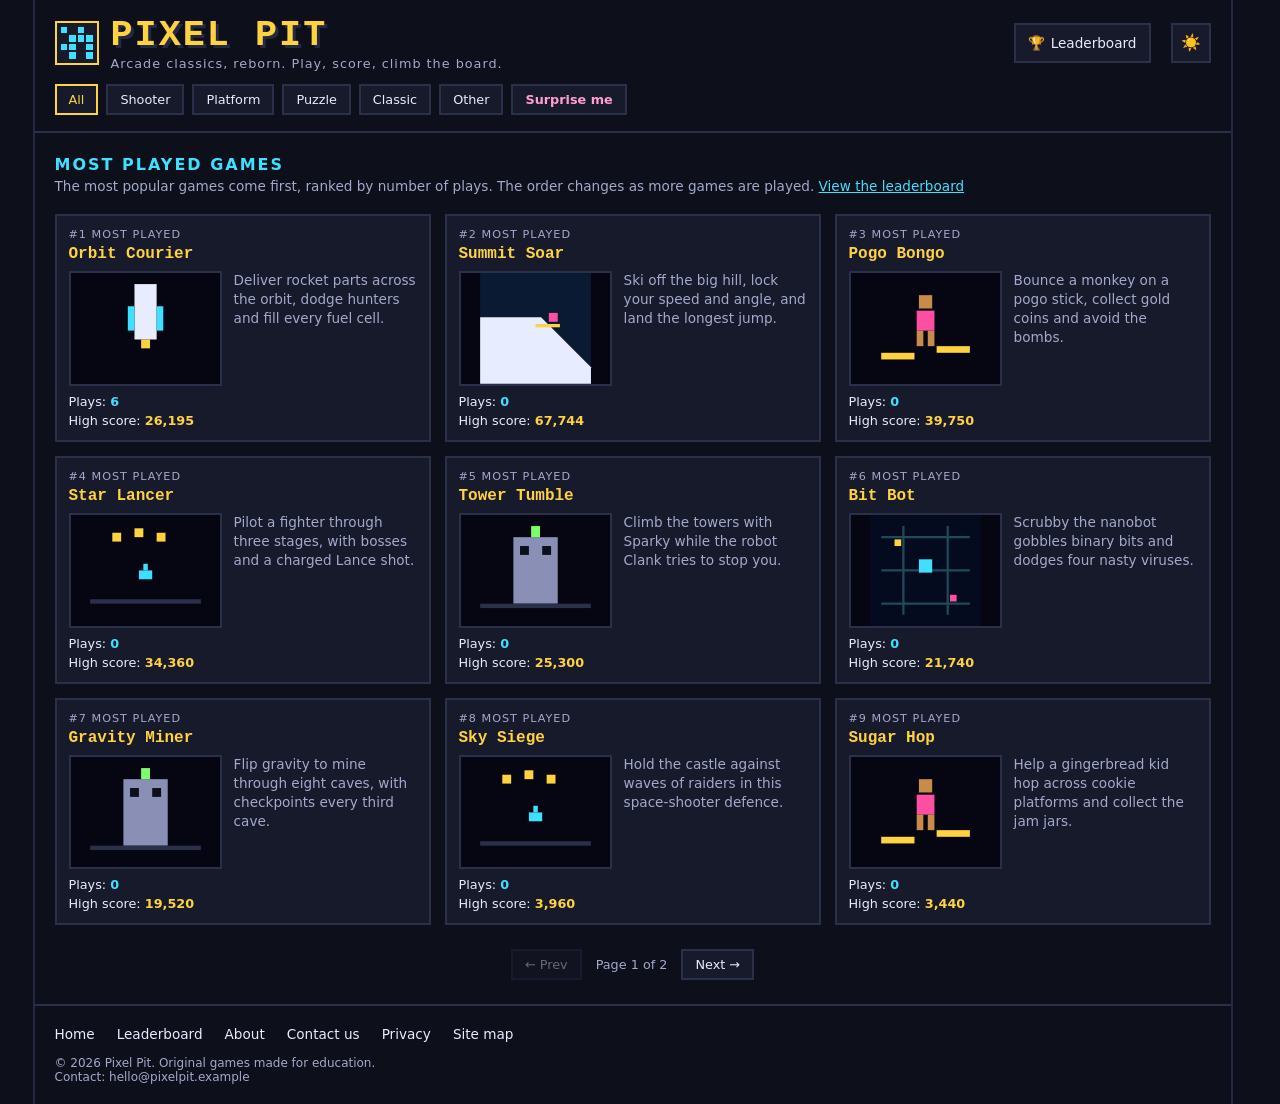
==== index.html @ 53b4f5aa "Split Pixel Pit into separate pages with shared CSS and JS" ====
<!doctype html>
<html lang="en">
<head>
<meta charset="UTF-8">
<meta name="viewport" content="width=device-width, initial-scale=1, viewport-fit=cover">
<title>Pixel Pit | Free Retro Arcade Games Online</title>
<meta name="description" content="Play free retro arcade games in your browser: space shooters, platform adventures and classic puzzles. Compete for the top 5 high scores on any device.">
<meta name="robots" content="index, follow">
<meta name="theme-color" content="#0d0f1a">
<meta property="og:type" content="website">
<meta property="og:site_name" content="Pixel Pit">
<meta property="og:title" content="Pixel Pit | Free Retro Arcade Games Online">
<meta property="og:description" content="Free retro arcade games with live play counts and shared high scores.">
<meta name="twitter:card" content="summary">
<meta name="twitter:title" content="Pixel Pit | Free Retro Arcade Games Online">
<meta name="twitter:description" content="Free retro arcade games with live play counts and shared high scores.">
<script type="application/ld+json">
{"@context": "https://schema.org", "@type": "WebSite", "name": "Pixel Pit", "description": "Free retro arcade games with play counts and shared high scores.", "inLanguage": "en"}
</script>
<link rel="stylesheet" href="css/site.css">
</head>
<body data-route="home">
<div class="frame">

  <header id="siteHeader">
    <div class="brand">
      <a class="logo-link" href="index.html" aria-label="Pixel Pit home"><div class="logo" aria-hidden="true" id="logo"></div></a>
      <div>
        <h1 class="site-title"><a class="title-link" href="index.html">PIXEL PIT</a></h1>
        <div class="tagline">Arcade classics, reborn. Play, score, climb the board.</div>
      </div>
      <a class="lb-nav" href="leaderboard.html" aria-label="Leaderboard"><span class="lb-ico" aria-hidden="true">🏆</span><span class="lb-txt">Leaderboard</span></a>
      <button class="theme-toggle" id="themeToggle" aria-label="Switch to light mode">☀️</button>
    </div>
    <nav class="menu-slot" id="chips" aria-label="Game categories"></nav>
  </header>

  <section class="intro home-view">
    <h2 id="introTitle">Most played games</h2>
    <p>The most popular games come first, ranked by number of plays. The order changes as more games are played. <a href="leaderboard.html">View the leaderboard</a></p>
  </section>

  <main class="grid home-view" id="grid"></main>
  <div class="pager home-view" id="pager"></div>

  <!-- Ad slot below the games (hidden until ads are switched on) -->
  <div class="ad-below home-view" aria-label="Advertisement"></div>

  <footer>
    <nav class="links" aria-label="Footer navigation">
      <a href="index.html">Home</a>
      <a href="leaderboard.html">Leaderboard</a>
      <a href="about.html">About</a>
      <a href="contact.html">Contact us</a>
      <a href="privacy.html">Privacy</a>
      <a href="sitemap.html">Site map</a>
    </nav>
    <p class="fine">© 2026 Pixel Pit. Original games made for education. <br>Contact: hello@pixelpit.example</p>
  </footer>

</div>
<script src="js/site.js"></script>
</body>
</html>
---- css/site.css ----
:root {
    --bg: #0d0f1a;
    --panel: #171a2b;
    --line: #2a2f4a;
    --text: #e8ecff;
    --dim: #a3a9cc;
    --yellow: #ffd23f;
    --cyan: #3fe0ff;
    --pink: #ff4fa3;
    --edge: #242943;
  }
  * { box-sizing: border-box; margin: 0; padding: 0; }
  /* Always reserve the scrollbar space so every page is exactly the same width, whether or not it is long enough to scroll */
  html { scrollbar-gutter: stable; }
  html, body { background: var(--bg); color: var(--text); font-family: system-ui, -apple-system, "Segoe UI", Roboto, sans-serif; }
  body { min-height: 100vh; display: flex; flex-direction: column; }

  /* Page frame: side borders on tablet/desktop only */
  .frame { flex: 1; width: 100%; max-width: 1200px; margin: 0 auto; display: flex; flex-direction: column;
           border-left: 2px solid var(--edge); border-right: 2px solid var(--edge);
           padding-left: env(safe-area-inset-left, 0px); padding-right: env(safe-area-inset-right, 0px); }

  /* Header: static on desktop, hides on scroll-down on mobile */
  header { position: sticky; top: 0; z-index: 10; background: var(--bg); border-bottom: 2px solid var(--line);
           padding: calc(14px + env(safe-area-inset-top, 0px)) 20px 14px; transition: transform .4s ease; }
  .brand { display: flex; align-items: center; gap: 12px; }
  .logo { width: 44px; height: 44px; display: grid; grid-template-columns: repeat(4, 1fr); gap: 2px; padding: 4px;
          background: var(--panel); border: 2px solid var(--yellow); flex-shrink: 0; }
  .logo i { display: block; }
  .logo-link { display: block; flex-shrink: 0; line-height: 0; }
  .title-link { color: inherit; text-decoration: none; }
  .logo-link:focus-visible, .title-link:focus-visible { outline: 2px solid var(--cyan); outline-offset: 2px; }
  .site-title { font-family: "Courier New", monospace; font-size: clamp(1.5rem, 4.5vw, 2.3rem); letter-spacing: 2px; color: var(--yellow); text-shadow: 3px 3px 0 var(--edge); }
  .tagline { font-size: .8rem; color: var(--dim); letter-spacing: 1px; }
  .menu-slot { min-height: 36px; margin-top: 10px; }   /* reserved for future category menu */
  header.hidden { transform: translateY(-100%); }

  /* Category chips: scroll sideways on small screens */
    .menu-slot { display: flex; gap: 8px; align-items: center; }
  .chip { flex-shrink: 0; font: inherit; font-size: .8rem; padding: 6px 12px; background: var(--panel); color: var(--text); border: 2px solid var(--line); cursor: pointer; }
  .chip.on { border-color: var(--yellow); color: var(--yellow); }
  /* "All" stays pinned at the left while the other chips scroll sideways */
  /* Only the other categories scroll sideways; "All" sits outside the scrolling row, so nothing hides behind it */
  .chip-scroll { display: flex; gap: 8px; align-items: center; overflow-x: auto; scrollbar-width: none; flex: 1; min-width: 0; }
.chip.on { border-color: var(--yellow); color: var(--yellow); }
  .chip.surprise { color: #ff9fd0; font-weight: 600; }
  .chip.surprise.used { border-color: var(--pink); }
  [data-theme="light"] .chip.surprise { color: #07657d; font-weight: 700; }
  [data-theme="light"] .chip.surprise.used { border-color: #0a7d99; }
  .card.pick { border-color: var(--pink); box-shadow: 0 0 0 3px var(--pink); }
  [data-theme="light"] .card.pick { border-color: #0a7d99; box-shadow: 0 0 0 3px #0a7d99; }
  .empty { padding: 30px 0; color: var(--dim); }
  /* Pager under the grid */
  .pager { display: flex; justify-content: center; align-items: center; gap: 14px; padding: 0 20px 24px; }
  .pager .chip:disabled { opacity: .4; cursor: default; }
  .pg-info { font-size: .8rem; color: var(--dim); }
  /* Category chips only make sense on the games view */
  body:not([data-route="home"]) .menu-slot { display: none; }

  /* Light/dark toggle button, sits at the right of the title row */
  .theme-toggle { margin-left: auto; flex-shrink: 0; width: 40px; height: 40px; cursor: pointer; font-size: 1rem; background: var(--panel); color: var(--text); border: 2px solid var(--line); }
  /* Leaderboard link in the header: icon + word on tablet/desktop, icon only on phones */
  .lb-nav { margin-left: auto; flex-shrink: 0; display: flex; align-items: center; justify-content: center; gap: 6px; height: 40px; padding: 0 12px; background: var(--panel); color: var(--text); border: 2px solid var(--line); text-decoration: none; font-size: .85rem; }
  .lb-nav + .theme-toggle { margin-left: 8px; }
  .lb-nav:hover, .lb-nav:focus-visible { border-color: var(--cyan); outline: none; }
  body[data-route="leaderboard"] .lb-nav { border-color: var(--yellow); }
  @media (max-width: 719px) {
    .brand { gap: 8px; }
    .brand > div:not(.logo) { min-width: 0; }
    .lb-nav { width: 40px; padding: 0; }
    .lb-txt { display: none; }
    .tagline { font-size: .72rem; letter-spacing: .5px; }
  }
  @media (max-width: 380px) {
    .site-title { font-size: 1.25rem; letter-spacing: 1px; text-shadow: 2px 2px 0 var(--edge); }
    .logo { width: 38px; height: 38px; }
  }

  /* Light theme: same layout, colours swapped */
  [data-theme="light"] {
    --bg: #f4f1ea; --panel: #ffffff; --line: #d8d2c4; --edge: #e4dfd2;
    --text: #1d2033; --dim: #5a6080; --yellow: #8a6500; --cyan: #0a7d99; --pink: #c2185b;
  }

  /* Ad slots: space is reserved but hidden until ADS_ON is set to true in the script */
  .ad-slot, .ad-below { display: none; min-height: 100px; }
  @media (min-width: 720px) { .ad-slot, .ad-below { min-height: 90px; } }
  body.ads-on .ad-slot, body.ads-on .ad-below { display: flex; align-items: center; justify-content: center; }
  .ad-slot { grid-column: 1 / -1; }
  .ad-below { margin: 0 20px 24px; }

  /* Information pages: shown when the address hash matches, e.g. #about */
  .page { display: none; padding: 26px 20px 30px; }
  .page h2 { font-family: "Courier New", monospace; font-size: 1.3rem; color: var(--yellow); margin-bottom: 12px; }
  .page h3 { font-size: 1rem; color: var(--cyan); margin: 20px 0 6px; }
  .page p, .page li { font-size: .95rem; line-height: 1.6; margin-bottom: 10px; }
  .page ul { padding-left: 20px; }
  .page a { color: var(--cyan); }
  /* Site map: links in the page text colour with a matching underline, so they stand apart from the teal headings */
  #sitemap a { color: var(--text); text-decoration: underline; text-decoration-color: currentColor; text-decoration-thickness: 1px; text-underline-offset: 4px; }
  #sitemap a:hover, #sitemap a:focus-visible { color: var(--cyan); }
  #sitemap li { margin-bottom: 8px; }
  #sitemap a.back { color: var(--cyan); text-decoration: none; }

  /* Contact form */
  .cform { --err: #ff8a80; max-width: 520px; margin: 14px 0 18px; }
  [data-theme="light"] .cform { --err: #b3261e; }
  .field { margin-bottom: 14px; }
  .field label { display: block; font-size: .85rem; color: var(--dim); margin-bottom: 4px; }
  .field input, .field select, .field textarea { width: 100%; font: inherit; font-size: 16px; padding: 10px 12px; background: var(--panel); color: var(--text); border: 2px solid var(--line); border-radius: 0; }
  .field textarea { resize: vertical; min-height: 120px; }
  .field input:focus-visible, .field select:focus-visible, .field textarea:focus-visible { outline: 2px solid var(--cyan); outline-offset: 1px; }
  .field.bad input, .field.bad textarea { border-color: var(--err); }
  .err { color: var(--err); font-size: .8rem; }
  .cf-meta { display: flex; justify-content: space-between; gap: 10px; font-size: .75rem; color: var(--dim); margin-top: 4px; }
  .hp { position: absolute; left: -9999px; width: 1px; height: 1px; overflow: hidden; }
  .btn { font: inherit; font-weight: 600; padding: 12px 22px; background: var(--yellow); color: #0d0f1a; border: 0; cursor: pointer; }
  [data-theme="light"] .btn { color: #fff; }
  .btn:hover { filter: brightness(1.1); }
  .page .cf-status { margin-top: 12px; font-size: .9rem; }
  .page .cf-note { font-size: .8rem; color: var(--dim); }

  /* Leaderboard table */
  .table-wrap { overflow-x: auto; margin: 10px 0 14px; }
  .lb { width: 100%; border-collapse: collapse; font-size: .9rem; }
  .lb th, .lb td { text-align: left; padding: 10px 8px; border-bottom: 2px solid var(--line); white-space: nowrap; }
  .lb th { font-size: .72rem; color: var(--dim); text-transform: uppercase; letter-spacing: 1px; }
  .lb .num { text-align: right; font-variant-numeric: tabular-nums; }
  .lb td.rank { color: var(--dim); }
  .lb td.score { color: var(--yellow); font-weight: 600; }
  .lb th:last-child, .lb td:last-child { padding-left: 28px; }
  .lb a { color: var(--text); text-decoration: none; }
  .lb a:hover { color: var(--cyan); text-decoration: underline; }
  .sr-only { position: absolute; width: 1px; height: 1px; overflow: hidden; clip: rect(0 0 0 0); white-space: nowrap; }
  .page .lb-note { font-size: .8rem; color: var(--dim); }
  .lb-tog { font: inherit; font-size: .8rem; background: none; border: 0; color: var(--cyan); cursor: pointer; padding: 2px 8px 2px 0; }
  .lb .lb-detail td { white-space: normal; background: var(--panel); }
  .top5 { margin: 0; padding-left: 22px; }
  .top5 li { font-size: .85rem; margin: 0 0 4px; line-height: 1.4; }
  .top5 b { color: var(--yellow); }
  .intro a { color: var(--cyan); }
  @media (max-width: 480px) {
    .lb { font-size: .85rem; }
    .lb th, .lb td { padding: 10px 5px; }
    .lb th { letter-spacing: .5px; }
    .lb th:last-child, .lb td:last-child { padding-left: 20px; }
  }
  @media (max-width: 380px) {
    .lb { font-size: .78rem; }
    .lb th, .lb td { padding: 9px 3px; }
    .lb th { font-size: .62rem; letter-spacing: 0; }
    .lb th:last-child, .lb td:last-child { padding-left: 11px; }
  }
  .back { display: inline-block; margin-bottom: 14px; color: var(--cyan); text-decoration: none; }
  body[data-route="about"] #about, body[data-route="privacy"] #privacy,
  body[data-route="contact"] #contact, body[data-route="sitemap"] #sitemap, body[data-route="leaderboard"] #leaderboard { display: block; }
  body:not([data-route="home"]) .home-view { display: none; }

  /* Each card has a real link covering it, so the browser opens the game directly */
  .card-link { position: absolute; inset: 0; z-index: 1; }
  .card-link:focus-visible { outline: 2px solid var(--cyan); }

  /* Section heading */
  .intro { padding: 22px 20px 6px; }
  .intro h2 { font-size: 1rem; color: var(--cyan); text-transform: uppercase; letter-spacing: 2px; }
  .intro p { font-size: .85rem; color: var(--dim); margin-top: 4px; }

  /* 6 thumbnails per screen */
  .grid { display: grid; grid-template-columns: 1fr; gap: 14px; padding: 14px 20px 24px; }
  @media (min-width: 720px) { .grid { grid-template-columns: 1fr 1fr; } }
  @media (min-width: 1024px) { .grid { grid-template-columns: 1fr 1fr 1fr; } }

  .card { position: relative; background: var(--panel); border: 2px solid var(--line); padding: 12px; cursor: pointer; transition: border-color .2s, transform .2s; }
  .card:hover, .card:focus-visible { border-color: var(--cyan); transform: translateY(-2px); outline: none; }
  .card h3 { font-family: "Courier New", monospace; font-size: 1rem; color: var(--yellow); margin-bottom: 8px; }
  .row { display: flex; gap: 12px; align-items: flex-start; }
  .thumb { width: 44%; flex-shrink: 0; aspect-ratio: 4 / 3; background: #050611; border: 2px solid var(--line); overflow: hidden; }
  .thumb svg { width: 100%; height: 100%; display: block; }
  .desc { font-size: .85rem; line-height: 1.4; color: var(--dim); }
  .stats { margin-top: 8px; font-size: .8rem; display: flex; flex-direction: column; gap: 4px; }
  .stats b { color: var(--cyan); font-weight: 600; }
  .stats .hi b { color: var(--yellow); }
  .rank { font-size: .7rem; color: var(--dim); letter-spacing: 1px; margin-bottom: 4px; }

  /* Footer: scrolls with the page */
  footer { border-top: 2px solid var(--line); padding: 20px 20px calc(20px + env(safe-area-inset-bottom, 0px)); font-size: .85rem; color: var(--dim); background: var(--bg); }
  .links { display: flex; flex-wrap: wrap; gap: 14px 22px; margin-bottom: 14px; }
  .links a { color: var(--text); text-decoration: none; }
  .links a:hover { color: var(--cyan); }
  .fine { font-size: .75rem; }

  /* Mobile: no side borders */
  @media (max-width: 719px) { .frame { border-left: none; border-right: none; } }
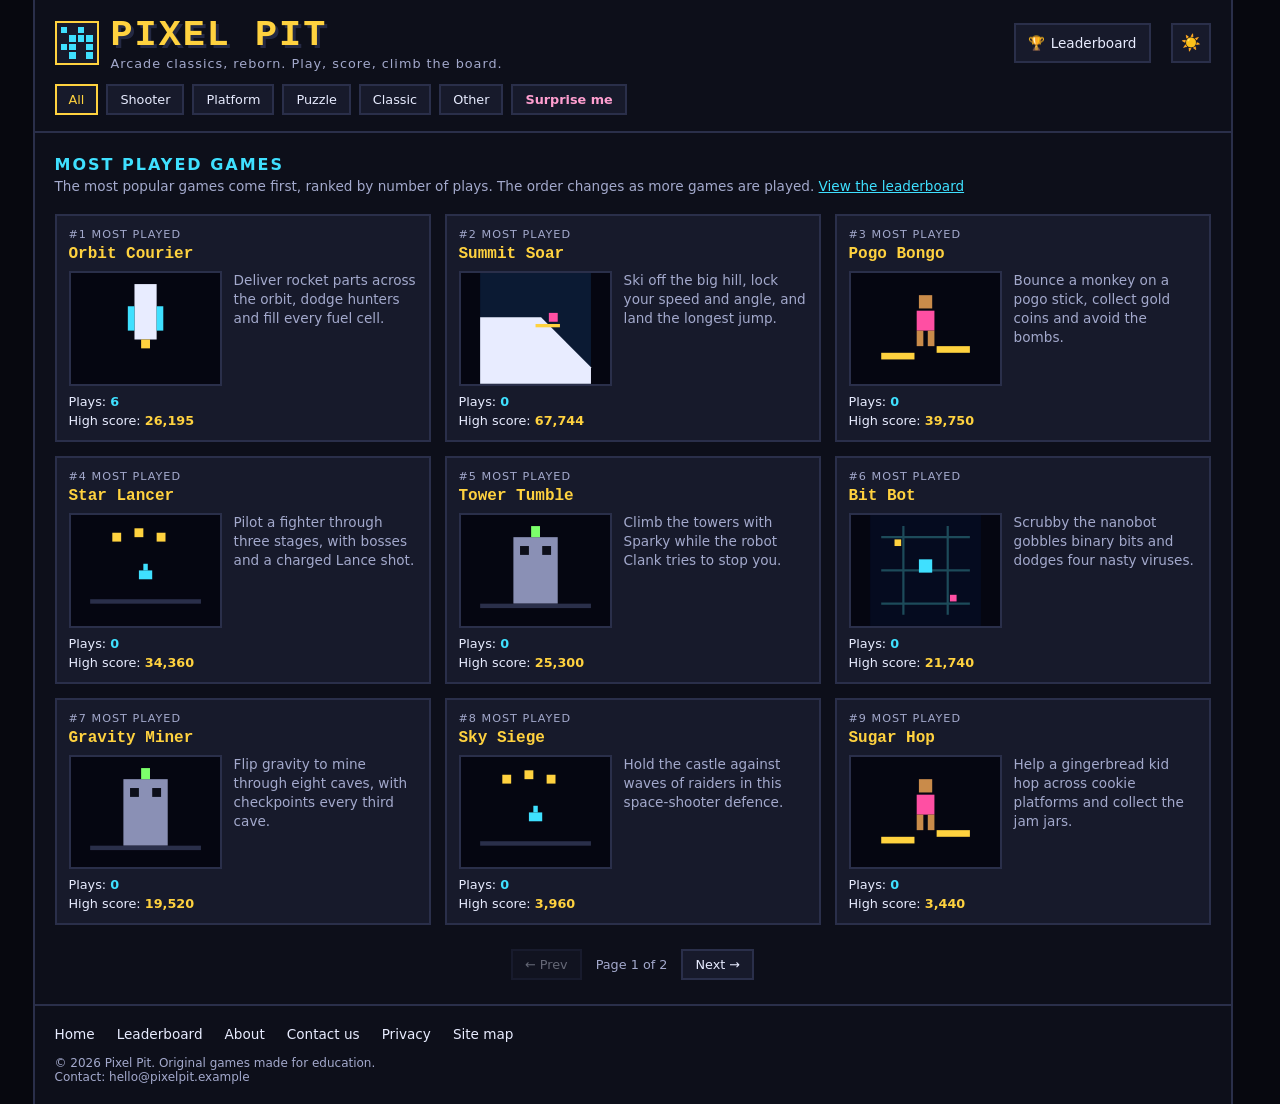
==== commit 48614f87: "SEO: canonical links, social tags, home description, sitemap.xml and robots.txt" ====
--- a/index.html
+++ b/index.html
@@ -4,7 +4,17 @@
 <meta charset="UTF-8">
 <meta name="viewport" content="width=device-width, initial-scale=1, viewport-fit=cover">
 <title>Pixel Pit | Free Retro Arcade Games Online</title>
-<meta name="description" content="Play free retro arcade games in your browser: space shooters, platform adventures and classic puzzles. Compete for the top 5 high scores on any device.">
+<meta name="description" content="Play free retro arcade games in your browser: shooters, platformers, puzzles and mazes. Compete for the top 5 high scores on any device.">
+<link rel="canonical" href="https://louie1066.github.io/pixel-pit/">
+<meta property="og:site_name" content="Pixel Pit">
+<meta property="og:type" content="website">
+<meta property="og:title" content="Pixel Pit | Free Retro Arcade Games Online">
+<meta property="og:description" content="Play free retro arcade games in your browser: shooters, platformers, puzzles and mazes. Compete for the top 5 high scores on any device.">
+<meta property="og:url" content="https://louie1066.github.io/pixel-pit/">
+<meta name="twitter:card" content="summary">
+<meta name="twitter:title" content="Pixel Pit | Free Retro Arcade Games Online">
+<meta name="twitter:description" content="Play free retro arcade games in your browser: shooters, platformers, puzzles and mazes. Compete for the top 5 high scores on any device.">
+<script type="application/ld+json">{"@context":"https://schema.org","@type":"WebSite","name":"Pixel Pit","url":"https://louie1066.github.io/pixel-pit/"}</script>
 <meta name="robots" content="index, follow">
 <meta name="theme-color" content="#0d0f1a">
 <meta property="og:type" content="website">
--- a/css/site.css
+++ b/css/site.css
@@ -8,16 +8,17 @@
     --cyan: #3fe0ff;
     --pink: #ff4fa3;
     --edge: #242943;
+    --surround: #07080f;
   }
   * { box-sizing: border-box; margin: 0; padding: 0; }
   /* Always reserve the scrollbar space so every page is exactly the same width, whether or not it is long enough to scroll */
   html { scrollbar-gutter: stable; }
-  html, body { background: var(--bg); color: var(--text); font-family: system-ui, -apple-system, "Segoe UI", Roboto, sans-serif; }
+  html, body { background: var(--surround); color: var(--text); font-family: system-ui, -apple-system, "Segoe UI", Roboto, sans-serif; }
   body { min-height: 100vh; display: flex; flex-direction: column; }
 
   /* Page frame: side borders on tablet/desktop only */
-  .frame { flex: 1; width: 100%; max-width: 1200px; margin: 0 auto; display: flex; flex-direction: column;
-           border-left: 2px solid var(--edge); border-right: 2px solid var(--edge);
+  .frame { flex: 1; width: 100%; max-width: 1200px; margin: 0 auto; display: flex; flex-direction: column; background: var(--bg);
+           border-left: 2px solid var(--line); border-right: 2px solid var(--line);
            padding-left: env(safe-area-inset-left, 0px); padding-right: env(safe-area-inset-right, 0px); }
 
   /* Header: static on desktop, hides on scroll-down on mobile */
@@ -78,7 +79,7 @@
 
   /* Light theme: same layout, colours swapped */
   [data-theme="light"] {
-    --bg: #f4f1ea; --panel: #ffffff; --line: #d8d2c4; --edge: #e4dfd2;
+    --bg: #f4f1ea; --panel: #ffffff; --line: #d8d2c4; --edge: #e4dfd2; --surround: #d9d3c3;
     --text: #1d2033; --dim: #5a6080; --yellow: #8a6500; --cyan: #0a7d99; --pink: #c2185b;
   }
 
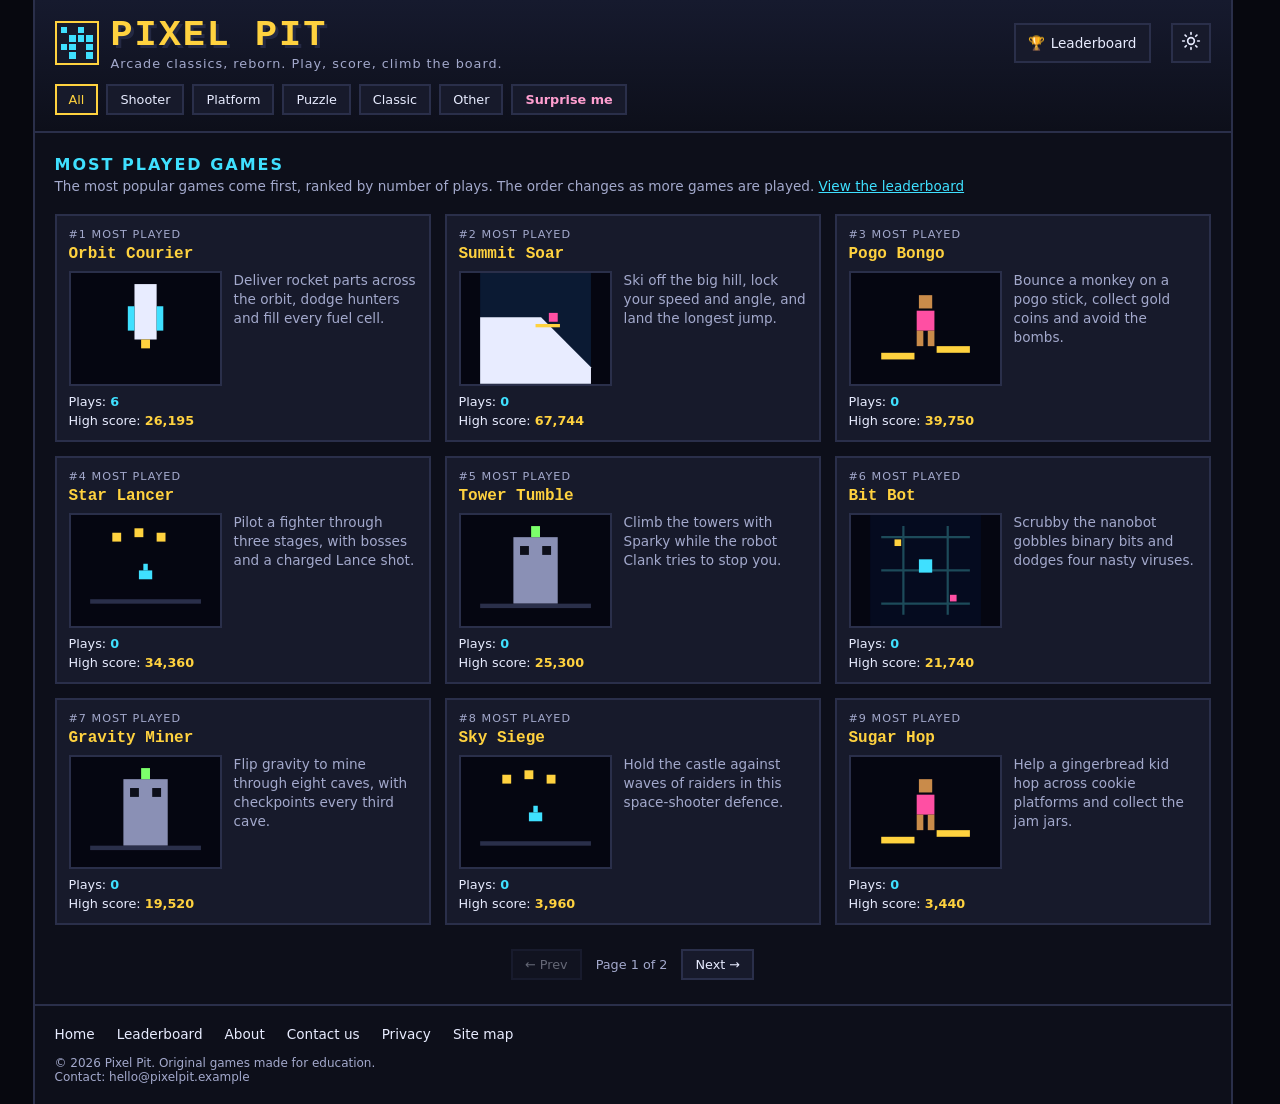
==== commit a55aab40: "Header: subtle gradient; sun and moon SVG toggle icons" ====
--- a/index.html
+++ b/index.html
@@ -40,7 +40,7 @@
         <div class="tagline">Arcade classics, reborn. Play, score, climb the board.</div>
       </div>
       <a class="lb-nav" href="leaderboard.html" aria-label="Leaderboard"><span class="lb-ico" aria-hidden="true">🏆</span><span class="lb-txt">Leaderboard</span></a>
-      <button class="theme-toggle" id="themeToggle" aria-label="Switch to light mode">☀️</button>
+      <button class="theme-toggle" id="themeToggle" aria-label="Switch to light mode"><svg width="20" height="20" viewBox="0 0 24 24" fill="none" stroke="currentColor" stroke-width="2" stroke-linecap="round" stroke-linejoin="round" aria-hidden="true"><circle cx="12" cy="12" r="4"/><path d="M12 2v2M12 20v2M4.93 4.93l1.41 1.41M17.66 17.66l1.41 1.41M2 12h2M20 12h2M4.93 19.07l1.41-1.41M17.66 6.34l1.41-1.41"/></svg></button>
     </div>
     <nav class="menu-slot" id="chips" aria-label="Game categories"></nav>
   </header>
--- a/css/site.css
+++ b/css/site.css
@@ -9,6 +9,7 @@
     --pink: #ff4fa3;
     --edge: #242943;
     --surround: #07080f;
+    --header-top: #161a2e;
   }
   * { box-sizing: border-box; margin: 0; padding: 0; }
   /* Always reserve the scrollbar space so every page is exactly the same width, whether or not it is long enough to scroll */
@@ -22,7 +23,7 @@
            padding-left: env(safe-area-inset-left, 0px); padding-right: env(safe-area-inset-right, 0px); }
 
   /* Header: static on desktop, hides on scroll-down on mobile */
-  header { position: sticky; top: 0; z-index: 10; background: var(--bg); border-bottom: 2px solid var(--line);
+  header { position: sticky; top: 0; z-index: 10; background: linear-gradient(180deg, var(--header-top), var(--bg)); border-bottom: 2px solid var(--line);
            padding: calc(14px + env(safe-area-inset-top, 0px)) 20px 14px; transition: transform .4s ease; }
   .brand { display: flex; align-items: center; gap: 12px; }
   .logo { width: 44px; height: 44px; display: grid; grid-template-columns: repeat(4, 1fr); gap: 2px; padding: 4px;
@@ -79,7 +80,7 @@
 
   /* Light theme: same layout, colours swapped */
   [data-theme="light"] {
-    --bg: #f4f1ea; --panel: #ffffff; --line: #d8d2c4; --edge: #e4dfd2; --surround: #d9d3c3;
+    --bg: #f4f1ea; --panel: #ffffff; --line: #d8d2c4; --edge: #e4dfd2; --surround: #d9d3c3; --header-top: #ebe5d6;
     --text: #1d2033; --dim: #5a6080; --yellow: #8a6500; --cyan: #0a7d99; --pink: #c2185b;
   }
 
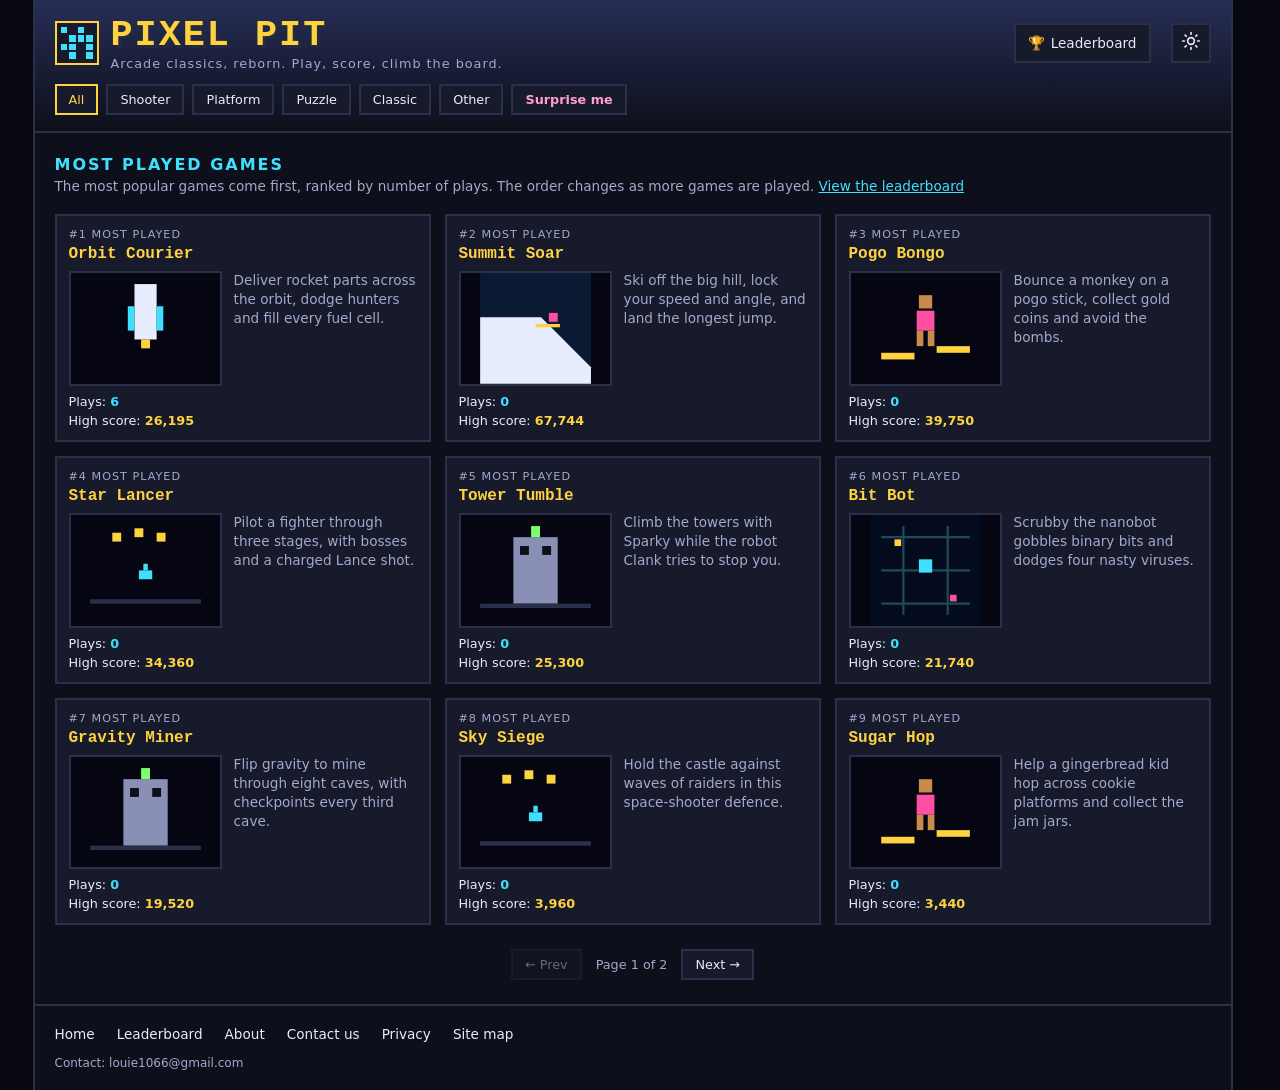
==== commit 8e522d06: "Remove copyright line; temporary contact address louie1066@gmail.com (footer, contact page, form)" ====
--- a/index.html
+++ b/index.html
@@ -65,7 +65,7 @@
       <a href="privacy.html">Privacy</a>
       <a href="sitemap.html">Site map</a>
     </nav>
-    <p class="fine">© 2026 Pixel Pit. Original games made for education. <br>Contact: hello@pixelpit.example</p>
+    <p class="fine">Contact: louie1066@gmail.com</p>
   </footer>
 
 </div>
--- a/css/site.css
+++ b/css/site.css
@@ -9,7 +9,7 @@
     --pink: #ff4fa3;
     --edge: #242943;
     --surround: #07080f;
-    --header-top: #161a2e;
+    --header-top: #262e55;
   }
   * { box-sizing: border-box; margin: 0; padding: 0; }
   /* Always reserve the scrollbar space so every page is exactly the same width, whether or not it is long enough to scroll */
@@ -49,6 +49,10 @@
   .chip.surprise.used { border-color: var(--pink); }
   [data-theme="light"] .chip.surprise { color: #07657d; font-weight: 700; }
   [data-theme="light"] .chip.surprise.used { border-color: #0a7d99; }
+  /* Mouse hover on desktop: cyan in dark mode, teal in light mode (--cyan changes with the theme) */
+  @media (hover: hover) and (pointer: fine) {
+    .chip:not(:disabled):not(.on):hover { border-color: var(--cyan); color: var(--cyan); }
+  }
   .card.pick { border-color: var(--pink); box-shadow: 0 0 0 3px var(--pink); }
   [data-theme="light"] .card.pick { border-color: #0a7d99; box-shadow: 0 0 0 3px #0a7d99; }
   .empty { padding: 30px 0; color: var(--dim); }
@@ -80,7 +84,7 @@
 
   /* Light theme: same layout, colours swapped */
   [data-theme="light"] {
-    --bg: #f4f1ea; --panel: #ffffff; --line: #d8d2c4; --edge: #e4dfd2; --surround: #d9d3c3; --header-top: #ebe5d6;
+    --bg: #f4f1ea; --panel: #ffffff; --line: #d8d2c4; --edge: #e4dfd2; --surround: #d9d3c3; --header-top: #e2d9c2;
     --text: #1d2033; --dim: #5a6080; --yellow: #8a6500; --cyan: #0a7d99; --pink: #c2185b;
   }
 
